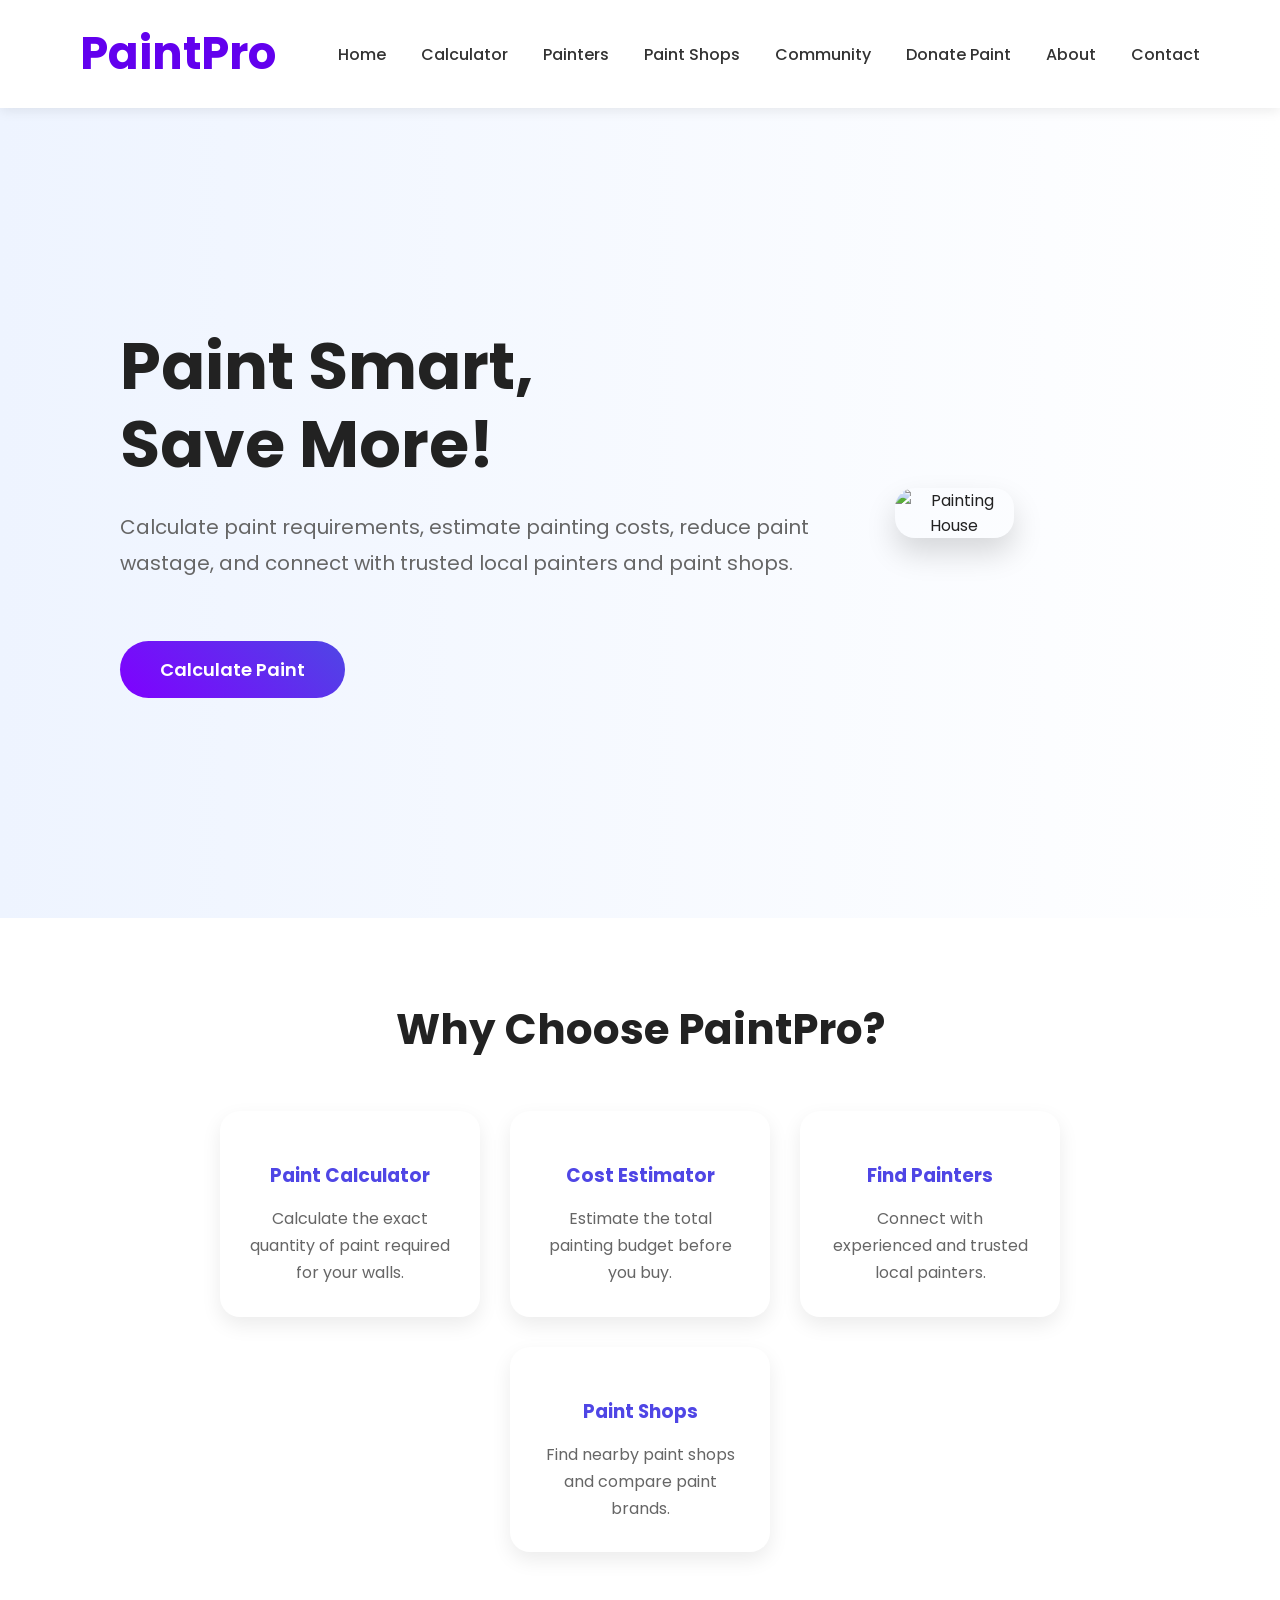
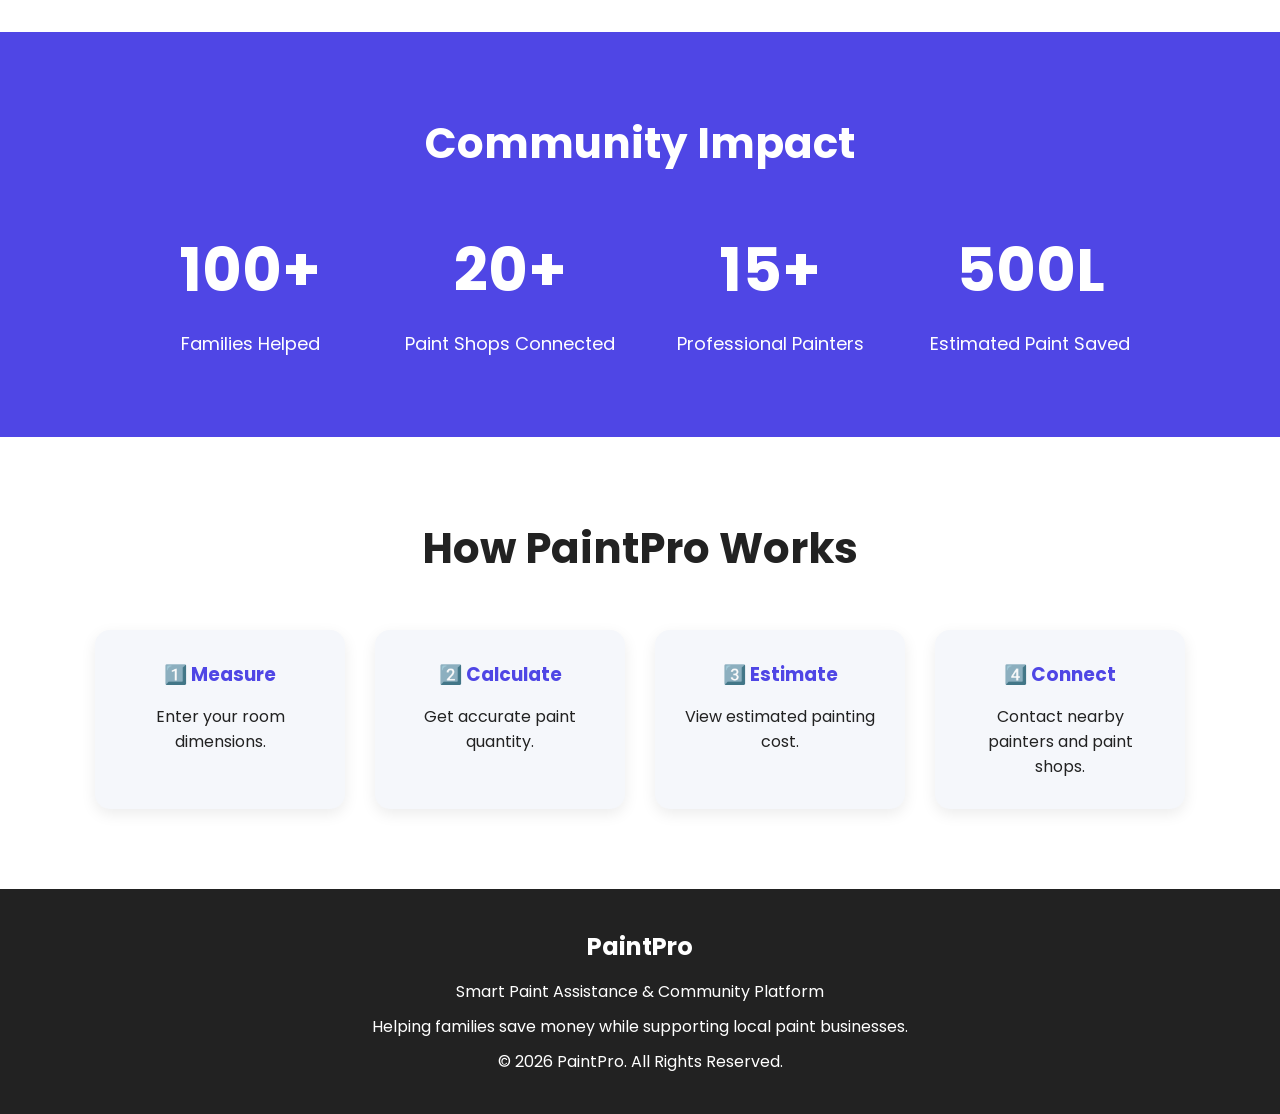
==== index.html @ 87eb6b94 "Add files via upload" ====
<!DOCTYPE html>
<html lang="en">

<head>

    <meta charset="UTF-8">

    <meta name="viewport" content="width=device-width, initial-scale=1.0">

    <title>PaintPro | Smart Paint Assistance</title>

   
    <link rel="stylesheet" href="style.css">

    <!-- Google Font -->
    <link rel="preconnect" href="https://fonts.googleapis.com">

    <link rel="preconnect" href="https://fonts.gstatic.com" crossorigin>

    <link href="https://fonts.googleapis.com/css2?family=Poppins:wght@300;400;500;600;700;800&display=swap" rel="stylesheet">

</head>

<body>

    <!-- ================= NAVBAR ================= -->

    <header>

        <nav class="navbar">

            <div class="logo">

               <h1> PaintPro </h1>

            </div>

            <ul class="nav-links">

                <li><a href="#">Home</a></li>

                <li><a href="calculator.html">Calculator</a></li>

                <li><a href="painters.html">Painters</a></li>

                <li><a href="shop.html">Paint Shops</a></li>
                <li><a href="community.html">Community</a></li>

<li><a href="donate.html">Donate Paint</a></li>

                <li><a href="about.html">About</a></li>
                

                <li><a href="#">Contact</a></li>

            </ul>

        </nav>

    </header>

    <!-- ================= HERO SECTION ================= -->

    <section class="hero">

        <!-- Left Side -->

        <div class="hero-text">

            <h1>Paint Smart,<br>Save More!</h1>

            <p>

                Calculate paint requirements, estimate painting costs,
                reduce paint wastage, and connect with trusted local
                painters and paint shops.

            </p>

            <a href="calculator.html" class="btn">
    Calculate Paint
</a>

        </div>

        <!-- Right Side -->

        <div class="hero-image">

<div class="hero-image">
    <img src="images/img3.jpg" alt="Painting House">
</div>




      

    </section>

    <!-- ================= FEATURES ================= -->

    <section class="features">

        <h2>Why Choose PaintPro?</h2>

        <div class="feature-container">

            <div class="card">

                <div class="icon"></div>

                <h3>Paint Calculator</h3>

                <p>

                    Calculate the exact quantity of paint required
                    for your walls.

                </p>

            </div>

            <div class="card">

                <div class="icon"></div>

                <h3>Cost Estimator</h3>

                <p>

                    Estimate the total painting budget before you buy.

                </p>

            </div>

            <div class="card">

                <div class="icon"></div>

                <h3>Find Painters</h3>

                <p>

                    Connect with experienced and trusted local painters.

                </p>

            </div>

            <div class="card">

                <div class="icon"></div>

                <h3>Paint Shops</h3>

                <p>

                    Find nearby paint shops and compare paint brands.

                </p>

            </div>

        </div>

    </section>

    <!-- ================= COMMUNITY IMPACT ================= -->

    <section class="impact">

        <h2>Community Impact</h2>

        <div class="impact-container">

            <div class="impact-box">

                <h1>100+</h1>

                <p>Families Helped</p>

            </div>

            <div class="impact-box">

                <h1>20+</h1>

                <p>Paint Shops Connected</p>

            </div>

            <div class="impact-box">

                <h1>15+</h1>

                <p>Professional Painters</p>

            </div>

            <div class="impact-box">

                <h1>500L</h1>

                <p>Estimated Paint Saved</p>

            </div>

        </div>

    </section>

    <!-- ================= HOW IT WORKS ================= -->

    <section class="how">

        <h2>How PaintPro Works</h2>

        <div class="steps">

            <div class="step">

                <h3>1️⃣ Measure</h3>

                <p>

                    Enter your room dimensions.

                </p>

            </div>

            <div class="step">

                <h3>2️⃣ Calculate</h3>

                <p>

                    Get accurate paint quantity.

                </p>

            </div>

            <div class="step">

                <h3>3️⃣ Estimate</h3>

                <p>

                    View estimated painting cost.

                </p>

            </div>

            <div class="step">

                <h3>4️⃣ Connect</h3>

                <p>

                    Contact nearby painters and paint shops.

                </p>

            </div>

        </div>

    </section>

    <!-- ================= FOOTER ================= -->

    <footer>

        <h2> PaintPro</h2>

        <p>

            Smart Paint Assistance & Community Platform

        </p>

        <p>

            Helping families save money while supporting local paint businesses.

        </p>

        <p>

            © 2026 PaintPro. All Rights Reserved.

        </p>

    </footer>

    <script src="js/script.js"></script>

</body>

</html>
---- style.css ----
/* ==========================
   GOOGLE RESET
========================== */

*{
    margin:0;
    padding:0;
    box-sizing:border-box;
    font-family:'Poppins',sans-serif;
}

html{
    scroll-behavior:smooth;
}

body{
    background:#f8f9fc;
    color:#222;
}

/* ==========================
   NAVBAR
========================== */

.navbar{

    display:flex;

    justify-content:space-between;

    align-items:center;

    padding:20px 80px;

    background:#ffffff;

    position:sticky;

    top:0;

    z-index:1000;

    box-shadow:0 3px 12px rgba(0,0,0,0.08);

}

.logo{

    font-size:30px;

    font-weight:700;

    color:#6200EE;

}

.nav-links{

    display:flex;

    list-style:none;

    gap:35px;

}

.nav-links a{

    text-decoration:none;

    color:#333;

    font-weight:500;

    transition:.3s;

}

.nav-links a:hover{

    color:#6200EE;

    border-bottom:3px solid #6200EE;

    padding-bottom:5px;

}

/* ==========================
   HERO SECTION
========================== */

.hero{

    display:flex;

    justify-content:space-between;

    align-items:center;

    padding:90px 120px;

    min-height:90vh;

    background:linear-gradient(to right,#eef4ff,#ffffff);

}

.hero-text p{

    font-size:22px;

    line-height:1.8;

    color:#555;

}

.hero-text h1{

    font-size:65px;

    line-height:1.2;

    color:#222;

    margin-bottom:25px;

}

.hero-text p{

    font-size:20px;

    line-height:1.8;

    color:#666;

    margin-bottom:35px;

}

.btn{













    display:inline-block;

    margin-top:25px;

    padding:15px 40px;

    background:linear-gradient(45deg,#7F00FF,#4F46E5);

    color:white;

    border-radius:50px;

    text-decoration:none;

    font-size:18px;

    font-weight:600;

    transition:0.3s;

}

.btn:hover{

    transform:translateY(-5px);

    box-shadow:0 12px 20px rgba(79,70,229,.3);

}
.btn:hover{

    background:#3730a3;

    transform:translateY(-4px);

}

.hero-image{

    width:45%;

    text-align:center;

}

.hero-image img{
    

    width:550px;

    height:380px;

    object-fit:cover;

    border-radius:20px;

    box-shadow:0 15px 30px rgba(0,0,0,0.15);

}










/* ==========================
   FEATURES
========================== */

.features{

    padding:80px;

    text-align:center;

    background:white;

}

.features h2{

    font-size:42px;

    margin-bottom:50px;

    color:#222;

}

.feature-container{

    display:flex;

    justify-content:center;

    flex-wrap:wrap;

    gap:30px;

}

.card{

    width:260px;

    background:white;

    padding:30px;

    border-radius:20px;

    box-shadow:0 8px 20px rgba(0,0,0,.08);

    transition:.3s;

}

.card:hover{

    transform:translateY(-10px);

}

.icon{

    font-size:50px;

    margin-bottom:20px;

}

.card h3{

    margin-bottom:15px;

    color:#4f46e5;

}

.card p{

    color:#666;

    line-height:1.7;

}

/* ==========================
   IMPACT
========================== */

.impact{

    background:#4f46e5;

    color:white;

    padding:80px;

    text-align:center;

}

.impact h2{

    font-size:42px;

    margin-bottom:50px;

}

.impact-container{

    display:flex;

    justify-content:center;

    flex-wrap:wrap;

    gap:40px;

}

.impact-box{

    width:220px;

}

.impact-box h1{

    font-size:60px;

}

.impact-box p{

    margin-top:15px;

    font-size:18px;

}

/* ==========================
   HOW IT WORKS
========================== */

.how{

    padding:80px;

    background:white;

    text-align:center;

}

.how h2{

    font-size:42px;

    margin-bottom:50px;

}

.steps{

    display:flex;

    justify-content:center;

    flex-wrap:wrap;

    gap:30px;

}

.step{

    width:250px;

    padding:30px;

    background:#f5f7fb;

    border-radius:15px;

    box-shadow:0 5px 15px rgba(0,0,0,.08);

    transition:.3s;

}

.step:hover{

    transform:scale(1.05);

}

.step h3{

    margin-bottom:15px;

    color:#4f46e5;

}

/* ==========================
   FOOTER
========================== */

footer{

    background:#222;

    color:white;

    text-align:center;

    padding:40px;

}

footer h2{

    margin-bottom:15px;

}

footer p{

    margin-top:10px;

}

/* ==========================
   RESPONSIVE DESIGN
========================== */

@media(max-width:992px){

.hero{

flex-direction:column;

text-align:center;

}

.hero-text{

width:100%;

}

.hero-image{

width:100%;

margin-top:50px;

}

.navbar{

flex-direction:column;

gap:20px;

padding:20px;

}

.nav-links{

flex-wrap:wrap;

justify-content:center;

}

.features{

padding:50px 20px;

}

.impact{

padding:50px 20px;

}

.how{

padding:50px 20px;

}

}
/* Hero Animation */

.hero-text{
    animation: slideLeft 1s ease-in-out;
}

.hero-image{
    animation: slideRight 1s ease-in-out;
}

.btn{
    animation: fadeIn 2s ease-in-out;
}

/* Animation Keyframes */

@keyframes slideLeft{

    from{
        opacity:0;
        transform:translateX(-100px);
    }

    to{
        opacity:1;
        transform:translateX(0);
    }

}

@keyframes slideRight{

    from{
        opacity:0;
        transform:translateX(100px);
    }

    to{
        opacity:1;
        transform:translateX(0);
    }

}

@keyframes fadeIn{

    from{
        opacity:0;
    }

    to{
        opacity:1;
    }

}
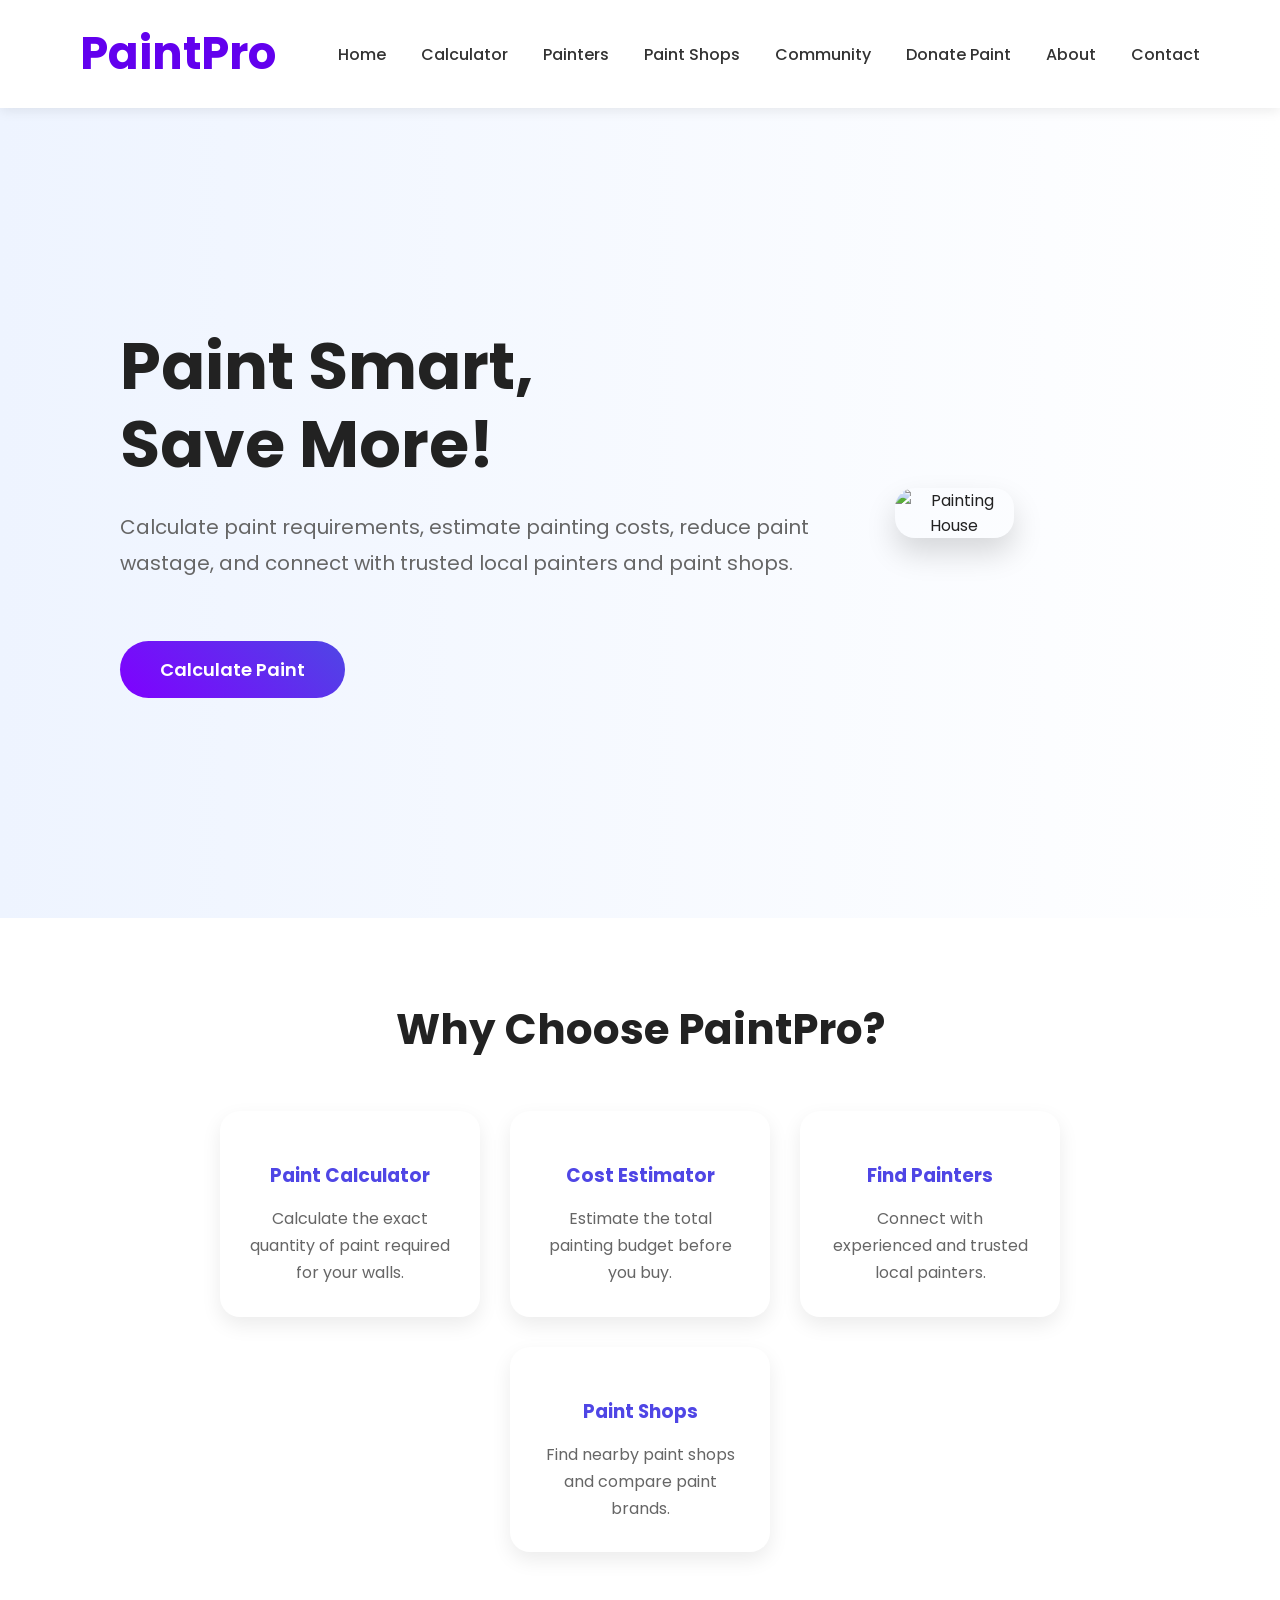
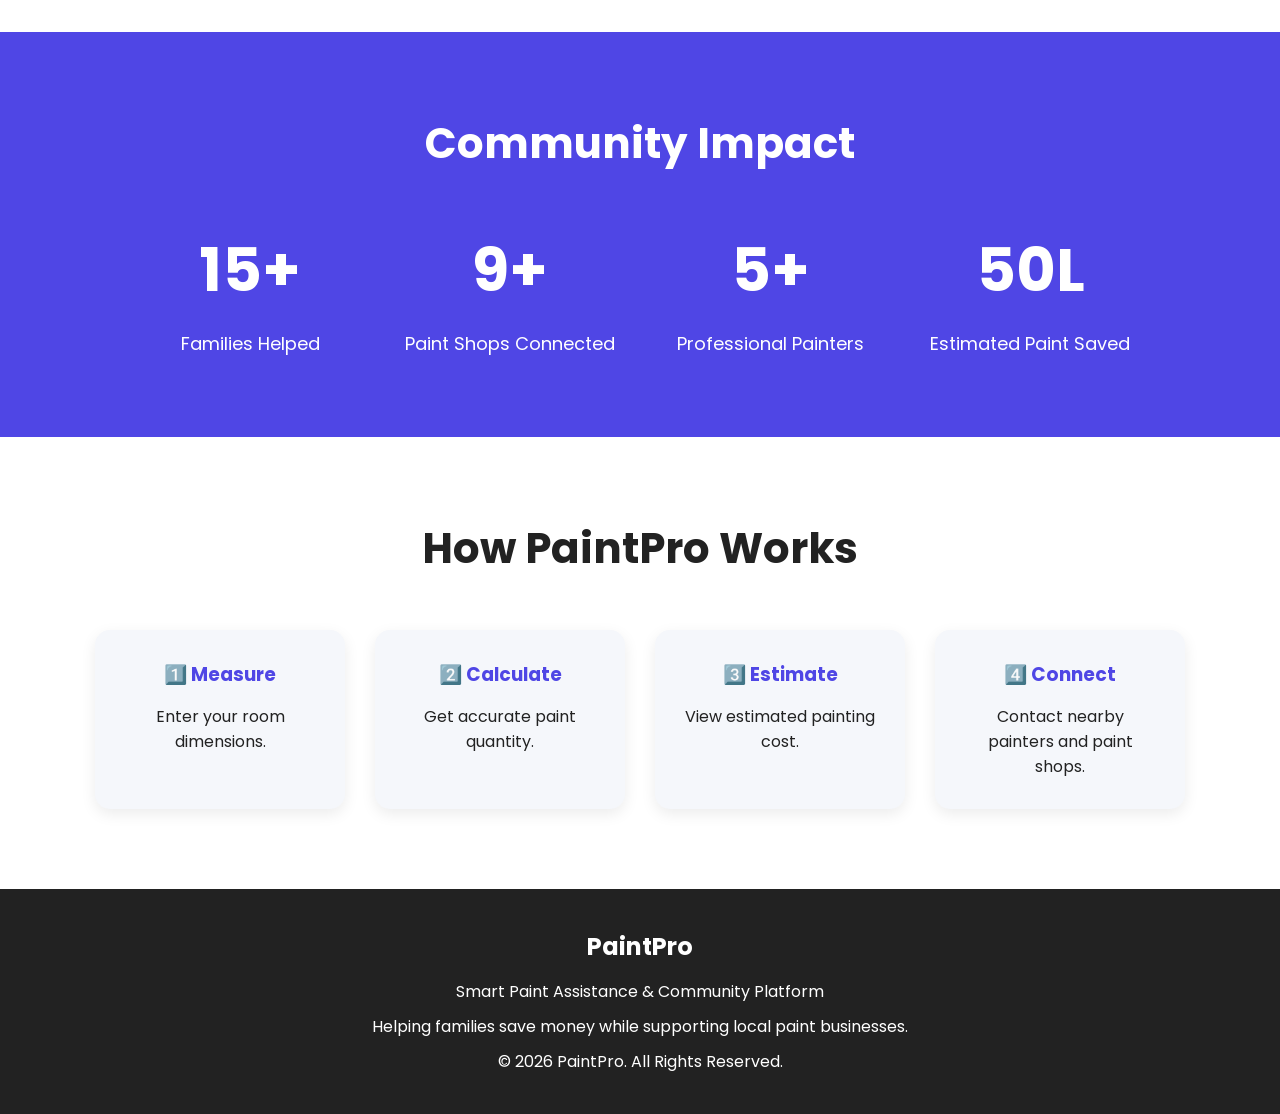
==== commit b874e880: "Fix HTML encoding issues in index.html" ====
--- a/index.html
+++ b/index.html
@@ -177,7 +177,7 @@
 
             <div class="impact-box">
 
-                <h1>100+</h1>
+                <h1>15+</h1>
 
                 <p>Families Helped</p>
 
@@ -185,7 +185,7 @@
 
             <div class="impact-box">
 
-                <h1>20+</h1>
+                <h1>9+</h1>
 
                 <p>Paint Shops Connected</p>
 
@@ -193,7 +193,7 @@
 
             <div class="impact-box">
 
-                <h1>15+</h1>
+                <h1>5+</h1>
 
                 <p>Professional Painters</p>
 
@@ -201,7 +201,7 @@
 
             <div class="impact-box">
 
-                <h1>500L</h1>
+                <h1>50L</h1>
 
                 <p>Estimated Paint Saved</p>
 
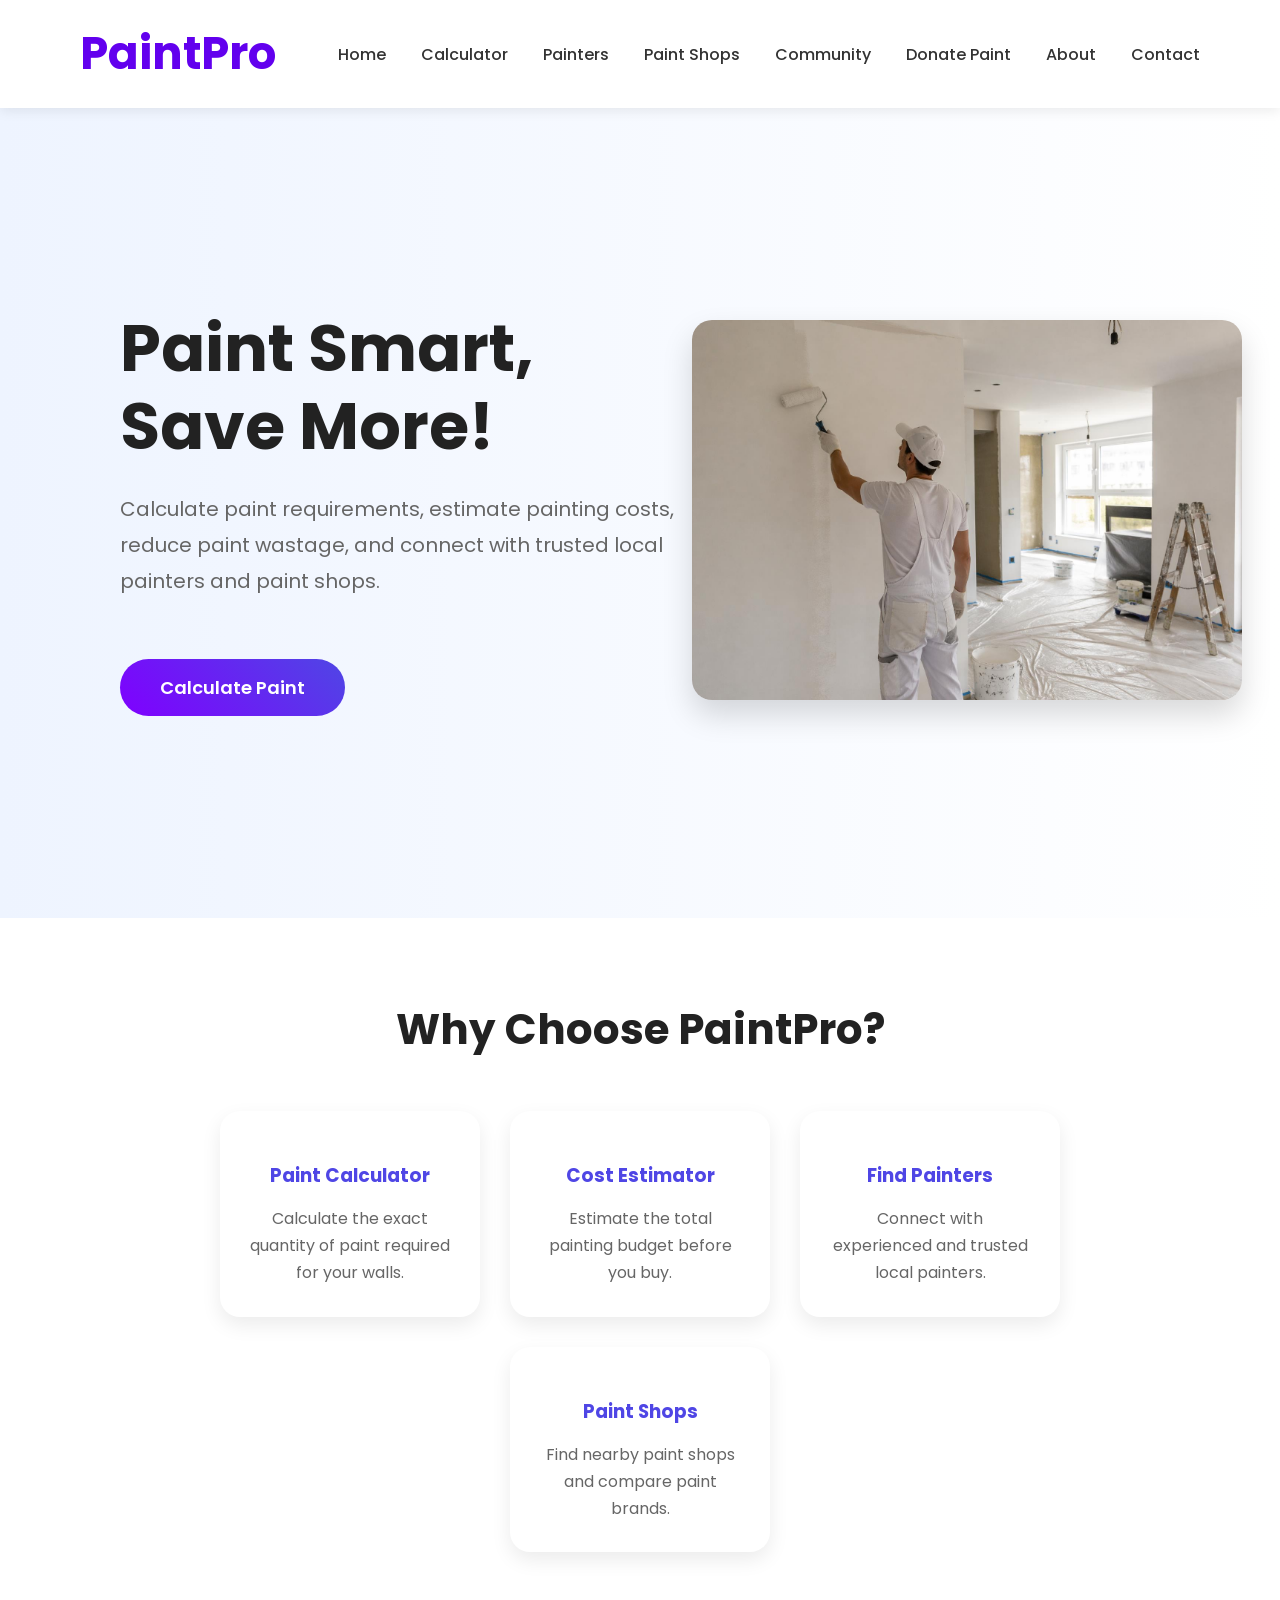
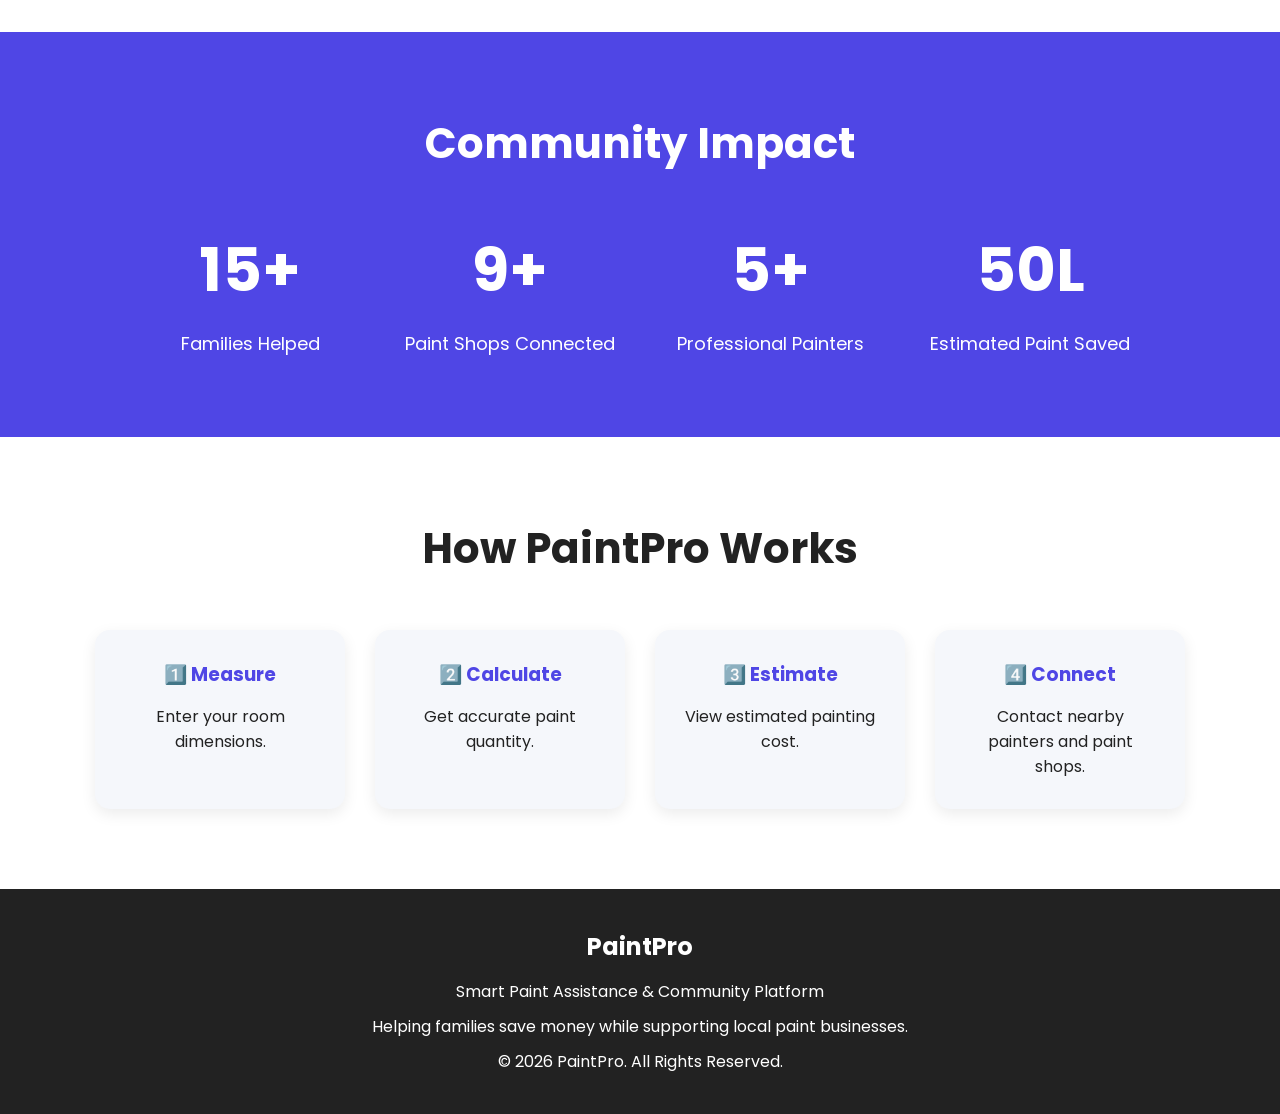
==== commit f4c784f9: "Fix HTML formatting issues in index.html" ====
--- a/index.html
+++ b/index.html
@@ -88,7 +88,7 @@
         <div class="hero-image">
 
 <div class="hero-image">
-    <img src="images/img3.jpg" alt="Painting House">
+    <img src="img3.jpg" alt="Painting House">
 </div>
 
 
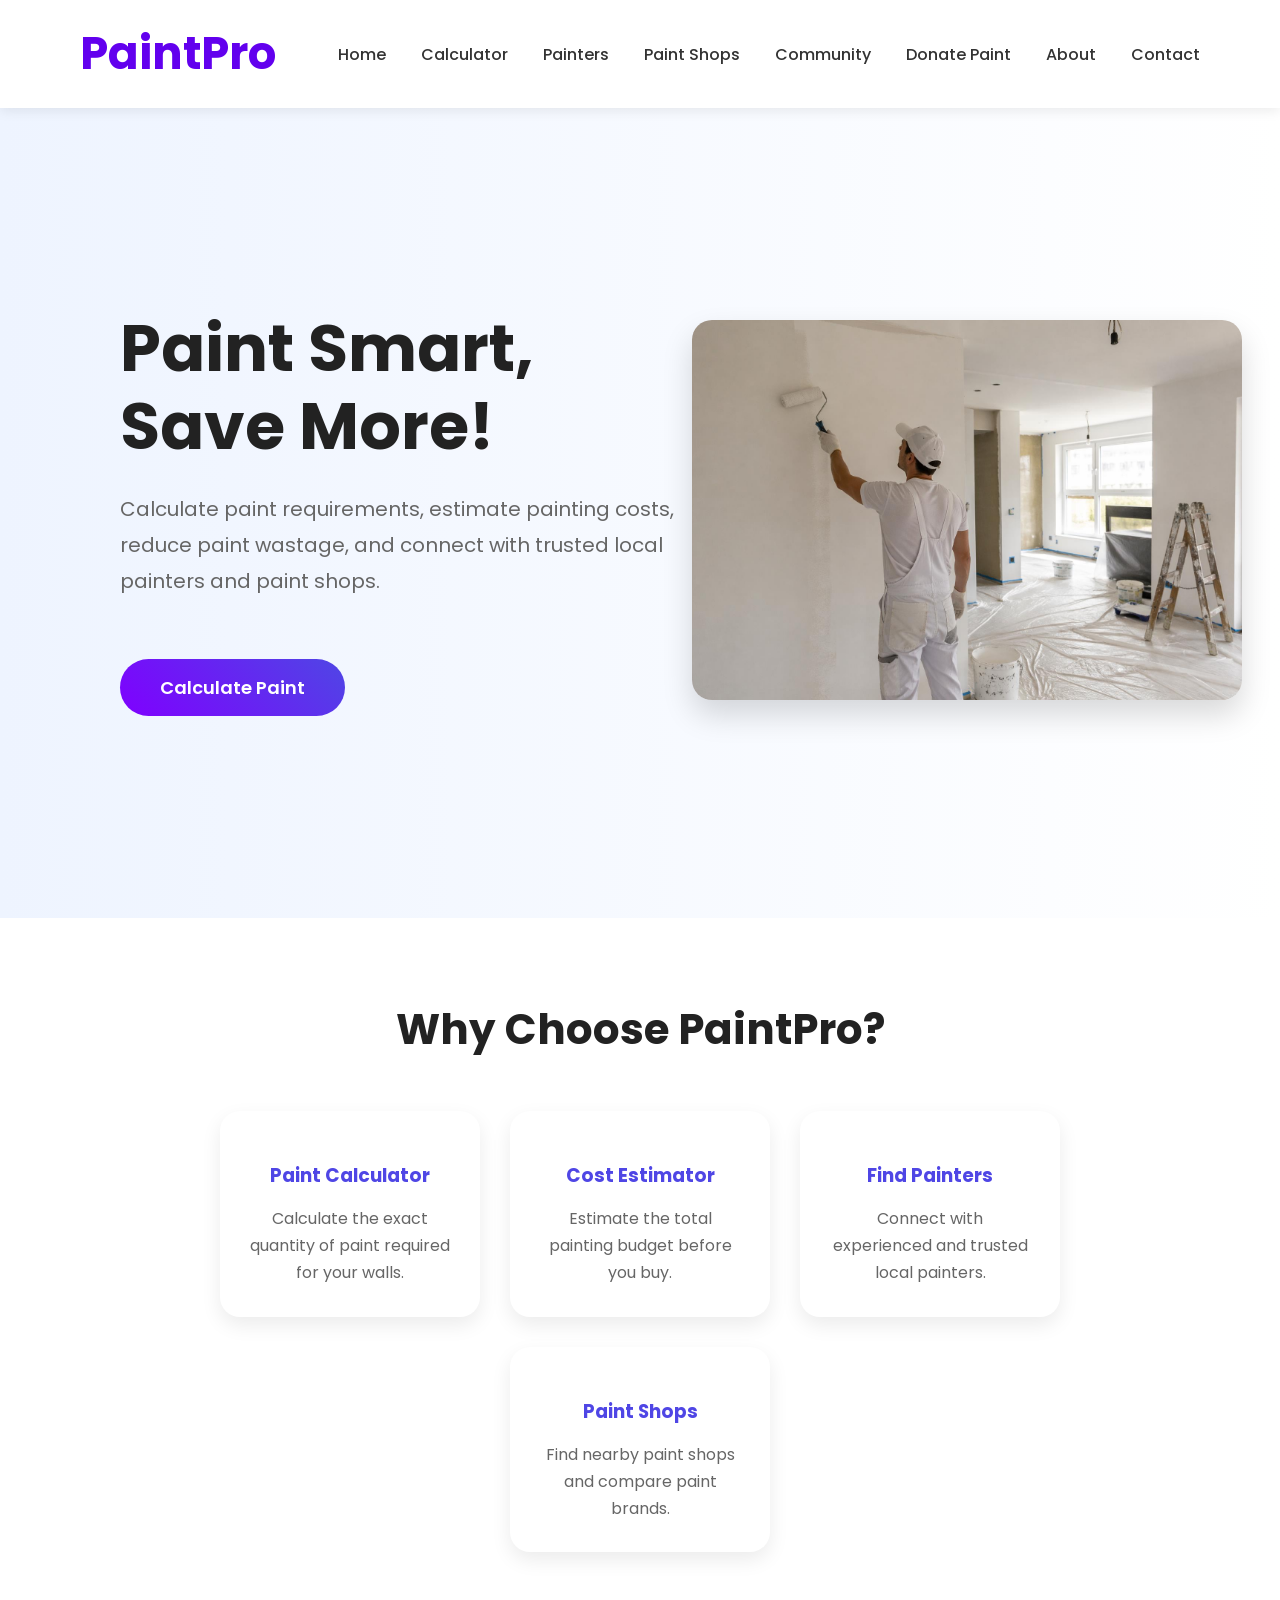
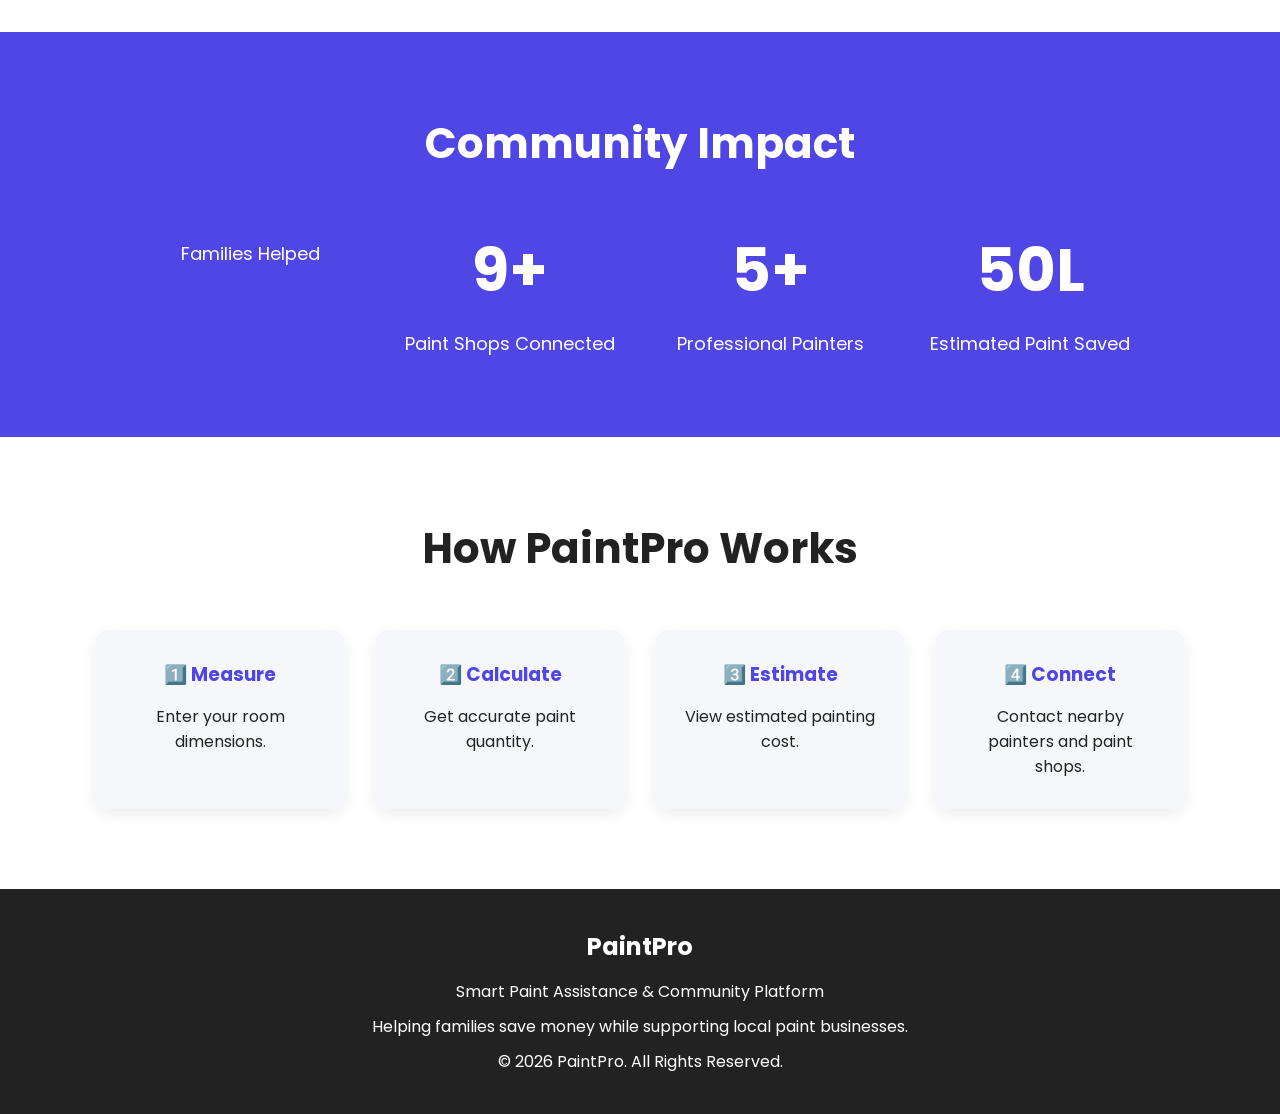
==== commit dbdc013a: "Update index.html" ====
--- a/index.html
+++ b/index.html
@@ -85,7 +85,7 @@
 
         <!-- Right Side -->
 
-        <div class="hero-image">
+      
 
 <div class="hero-image">
     <img src="img3.jpg" alt="Painting House">
@@ -177,7 +177,7 @@
 
             <div class="impact-box">
 
-                <h1>15+</h1>
+                <h1></h1>
 
                 <p>Families Helped</p>
 
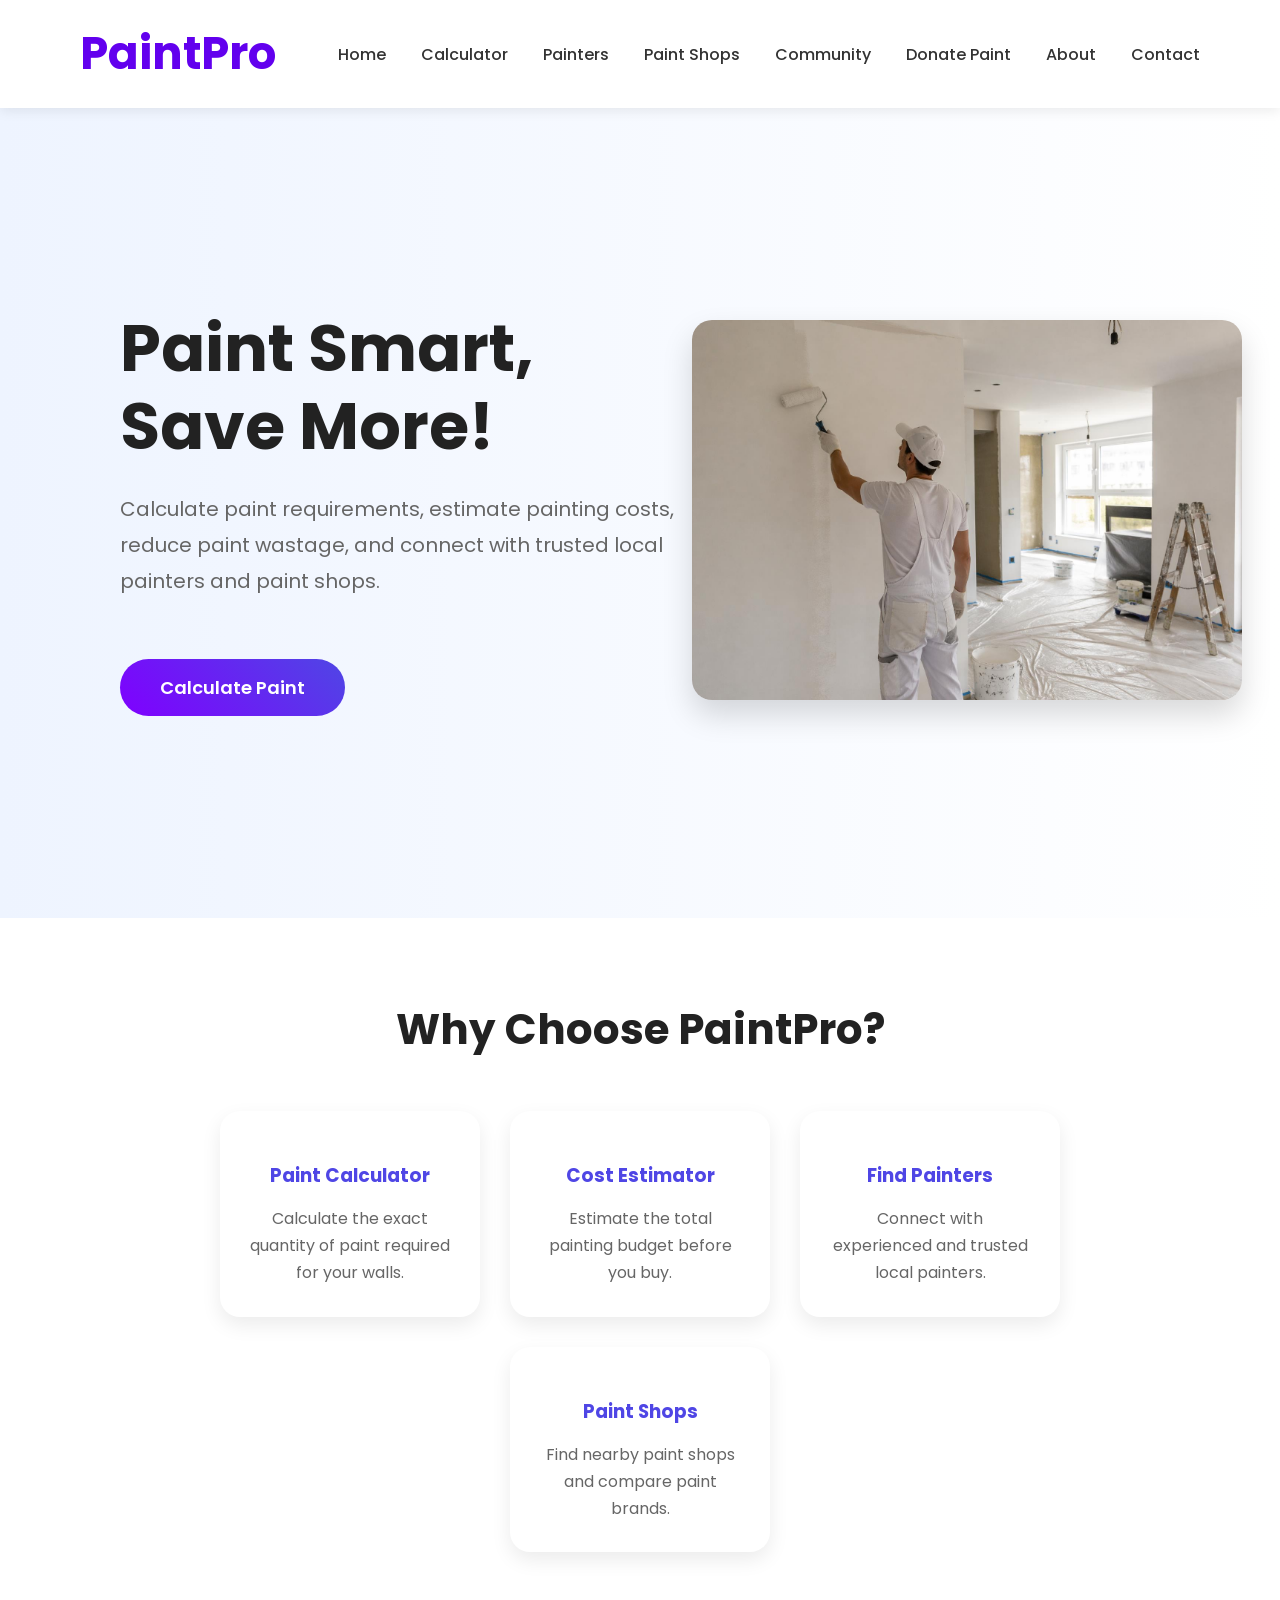
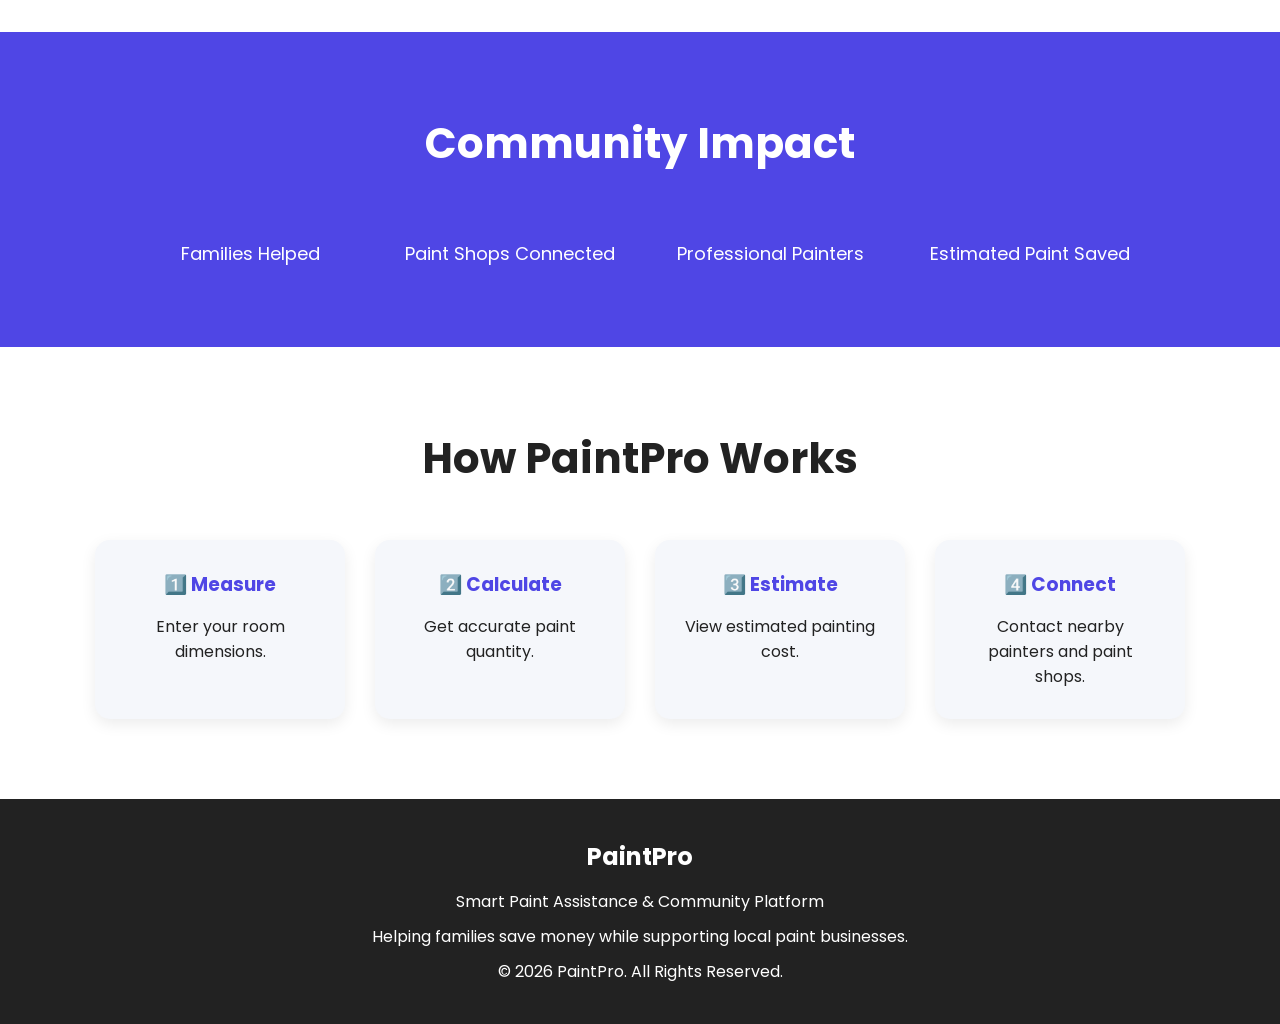
==== commit 6effd241: "Fix HTML encoding issues in index.html" ====
--- a/index.html
+++ b/index.html
@@ -185,7 +185,7 @@
 
             <div class="impact-box">
 
-                <h1>9+</h1>
+                <h1></h1>
 
                 <p>Paint Shops Connected</p>
 
@@ -193,7 +193,7 @@
 
             <div class="impact-box">
 
-                <h1>5+</h1>
+                <h1></h1>
 
                 <p>Professional Painters</p>
 
@@ -201,7 +201,7 @@
 
             <div class="impact-box">
 
-                <h1>50L</h1>
+                <h1></h1>
 
                 <p>Estimated Paint Saved</p>
 
